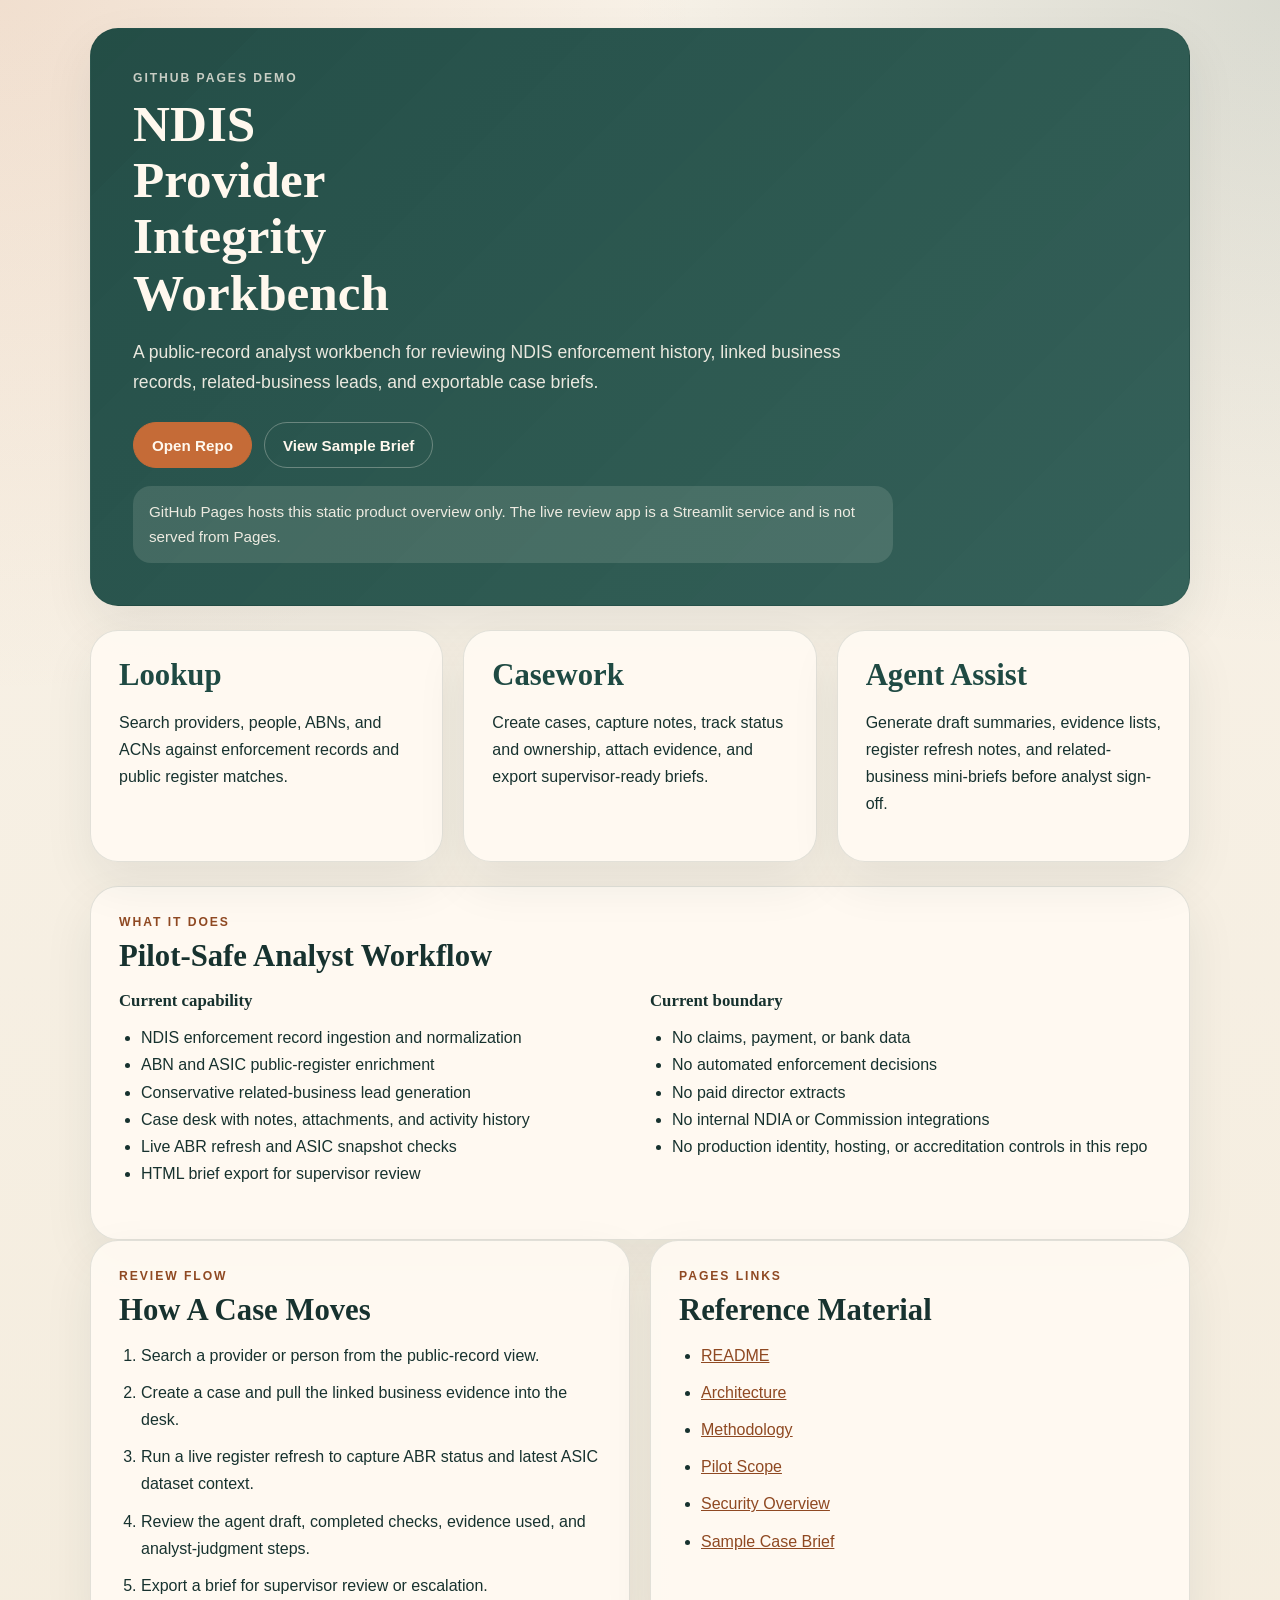
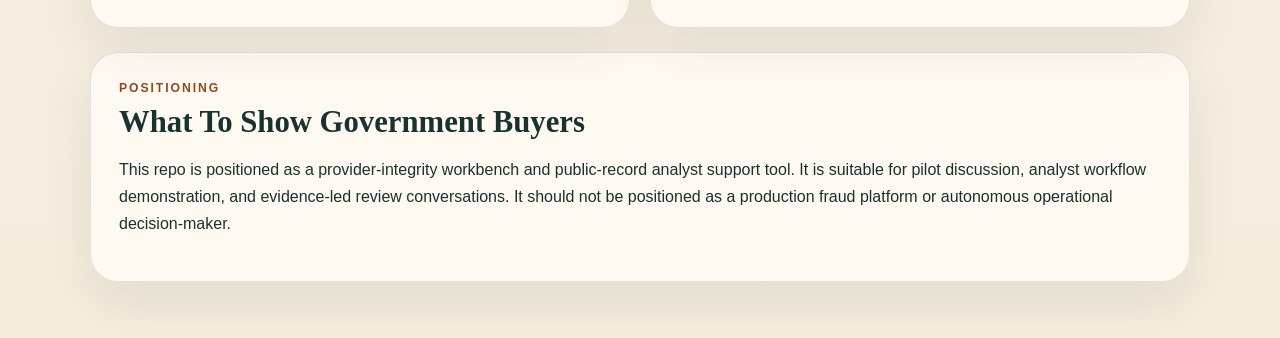
==== docs/index.html @ a8218d3b "Initial import of NDIS provider integrity workbench" ====
<!doctype html>
<html lang="en">
<head>
  <meta charset="utf-8">
  <meta name="viewport" content="width=device-width, initial-scale=1">
  <title>NDIS Provider Integrity Workbench</title>
  <meta name="description" content="Public-record provider integrity workbench for analyst review, casework, and exportable briefs.">
  <link rel="stylesheet" href="./styles.css">
</head>
<body>
  <main class="page">
    <section class="hero">
      <p class="eyebrow">GitHub Pages Demo</p>
      <h1>NDIS Provider Integrity Workbench</h1>
      <p class="lede">
        A public-record analyst workbench for reviewing NDIS enforcement history, linked business records,
        related-business leads, and exportable case briefs.
      </p>
      <div class="hero-actions">
        <a class="button button-primary" href="https://github.com/ayukoizgosu/NDIS-Provider-Integrity-Workbench">Open Repo</a>
        <a class="button" href="./demo-case.html">View Sample Brief</a>
      </div>
      <div class="hero-note">
        GitHub Pages hosts this static product overview only. The live review app is a Streamlit service and is not served from Pages.
      </div>
    </section>

    <section class="grid grid-3">
      <article class="card stat">
        <h2>Lookup</h2>
        <p>Search providers, people, ABNs, and ACNs against enforcement records and public register matches.</p>
      </article>
      <article class="card stat">
        <h2>Casework</h2>
        <p>Create cases, capture notes, track status and ownership, attach evidence, and export supervisor-ready briefs.</p>
      </article>
      <article class="card stat">
        <h2>Agent Assist</h2>
        <p>Generate draft summaries, evidence lists, register refresh notes, and related-business mini-briefs before analyst sign-off.</p>
      </article>
    </section>

    <section class="card section">
      <div class="section-head">
        <p class="eyebrow">What It Does</p>
        <h2>Pilot-Safe Analyst Workflow</h2>
      </div>
      <div class="grid grid-2">
        <div>
          <h3>Current capability</h3>
          <ul>
            <li>NDIS enforcement record ingestion and normalization</li>
            <li>ABN and ASIC public-register enrichment</li>
            <li>Conservative related-business lead generation</li>
            <li>Case desk with notes, attachments, and activity history</li>
            <li>Live ABR refresh and ASIC snapshot checks</li>
            <li>HTML brief export for supervisor review</li>
          </ul>
        </div>
        <div>
          <h3>Current boundary</h3>
          <ul>
            <li>No claims, payment, or bank data</li>
            <li>No automated enforcement decisions</li>
            <li>No paid director extracts</li>
            <li>No internal NDIA or Commission integrations</li>
            <li>No production identity, hosting, or accreditation controls in this repo</li>
          </ul>
        </div>
      </div>
    </section>

    <section class="grid grid-2">
      <article class="card section">
        <p class="eyebrow">Review Flow</p>
        <h2>How A Case Moves</h2>
        <ol class="flow">
          <li>Search a provider or person from the public-record view.</li>
          <li>Create a case and pull the linked business evidence into the desk.</li>
          <li>Run a live register refresh to capture ABR status and latest ASIC dataset context.</li>
          <li>Review the agent draft, completed checks, evidence used, and analyst-judgment steps.</li>
          <li>Export a brief for supervisor review or escalation.</li>
        </ol>
      </article>
      <article class="card section">
        <p class="eyebrow">Pages Links</p>
        <h2>Reference Material</h2>
        <ul class="link-list">
          <li><a href="https://github.com/ayukoizgosu/NDIS-Provider-Integrity-Workbench/blob/main/README.md">README</a></li>
          <li><a href="https://github.com/ayukoizgosu/NDIS-Provider-Integrity-Workbench/blob/main/docs/architecture.md">Architecture</a></li>
          <li><a href="https://github.com/ayukoizgosu/NDIS-Provider-Integrity-Workbench/blob/main/docs/methodology.md">Methodology</a></li>
          <li><a href="https://github.com/ayukoizgosu/NDIS-Provider-Integrity-Workbench/blob/main/docs/pilot_scope.md">Pilot Scope</a></li>
          <li><a href="https://github.com/ayukoizgosu/NDIS-Provider-Integrity-Workbench/blob/main/docs/security_overview.md">Security Overview</a></li>
          <li><a href="./demo-case.html">Sample Case Brief</a></li>
        </ul>
      </article>
    </section>

    <section class="card section">
      <p class="eyebrow">Positioning</p>
      <h2>What To Show Government Buyers</h2>
      <p>
        This repo is positioned as a provider-integrity workbench and public-record analyst support tool.
        It is suitable for pilot discussion, analyst workflow demonstration, and evidence-led review conversations.
        It should not be positioned as a production fraud platform or autonomous operational decision-maker.
      </p>
    </section>
  </main>
</body>
</html>
---- docs/styles.css ----
:root {
  --bg: #f4ecdd;
  --card: rgba(255, 250, 242, 0.92);
  --ink: #17322f;
  --muted: #53655f;
  --line: rgba(23, 50, 47, 0.12);
  --accent: #c56b37;
  --accent-dark: #8f4922;
  --deep: #1f4a43;
}

* {
  box-sizing: border-box;
}

body {
  margin: 0;
  font-family: Georgia, "Times New Roman", serif;
  color: var(--ink);
  background:
    radial-gradient(circle at top left, rgba(197, 107, 55, 0.14), transparent 30%),
    radial-gradient(circle at top right, rgba(31, 74, 67, 0.14), transparent 28%),
    linear-gradient(180deg, #f8f2e8 0%, var(--bg) 100%);
}

.page {
  width: min(1100px, calc(100% - 32px));
  margin: 0 auto;
  padding: 28px 0 56px;
}

.hero,
.card {
  border: 1px solid var(--line);
  border-radius: 28px;
  background: var(--card);
  box-shadow: 0 20px 50px rgba(23, 50, 47, 0.08);
}

.hero {
  padding: 42px;
  background:
    linear-gradient(135deg, rgba(31, 74, 67, 0.98), rgba(36, 85, 77, 0.92)),
    var(--card);
  color: #fff8ee;
  margin-bottom: 24px;
}

.eyebrow {
  margin: 0 0 10px;
  text-transform: uppercase;
  letter-spacing: 0.16em;
  font: 600 0.76rem/1.2 "Segoe UI", Arial, sans-serif;
  color: rgba(255, 248, 238, 0.75);
}

.section .eyebrow {
  color: var(--accent-dark);
}

h1, h2, h3 {
  margin: 0 0 14px;
  line-height: 1.1;
}

h1 {
  font-size: clamp(2.2rem, 4vw, 4rem);
  max-width: 12ch;
}

h2 {
  font-size: clamp(1.4rem, 2.4vw, 2.2rem);
}

h3 {
  font-size: 1.05rem;
}

p, li {
  font: 500 1rem/1.7 "Segoe UI", Arial, sans-serif;
  color: inherit;
}

.lede {
  max-width: 760px;
  font-size: 1.1rem;
  color: rgba(255, 248, 238, 0.9);
}

.hero-actions {
  display: flex;
  gap: 12px;
  flex-wrap: wrap;
  margin: 24px 0 18px;
}

.button {
  display: inline-flex;
  align-items: center;
  justify-content: center;
  min-height: 46px;
  padding: 0 18px;
  border-radius: 999px;
  border: 1px solid rgba(255, 248, 238, 0.3);
  color: #fff8ee;
  text-decoration: none;
  font: 600 0.95rem/1 "Segoe UI", Arial, sans-serif;
}

.button-primary {
  background: var(--accent);
  border-color: var(--accent);
}

.hero-note {
  max-width: 760px;
  padding: 14px 16px;
  border-radius: 18px;
  background: rgba(255, 248, 238, 0.12);
  color: rgba(255, 248, 238, 0.9);
  font: 500 0.95rem/1.6 "Segoe UI", Arial, sans-serif;
}

.grid {
  display: grid;
  gap: 20px;
  margin-bottom: 24px;
}

.grid-2 {
  grid-template-columns: repeat(2, minmax(0, 1fr));
}

.grid-3 {
  grid-template-columns: repeat(3, minmax(0, 1fr));
}

.card {
  padding: 28px;
}

.stat h2 {
  color: var(--deep);
}

.section-head {
  margin-bottom: 18px;
}

ul, ol {
  margin: 0;
  padding-left: 22px;
}

.flow li + li,
.link-list li + li {
  margin-top: 10px;
}

a {
  color: var(--accent-dark);
}

@media (max-width: 820px) {
  .hero,
  .card {
    border-radius: 22px;
  }

  .hero {
    padding: 28px;
  }

  .grid-2,
  .grid-3 {
    grid-template-columns: 1fr;
  }
}
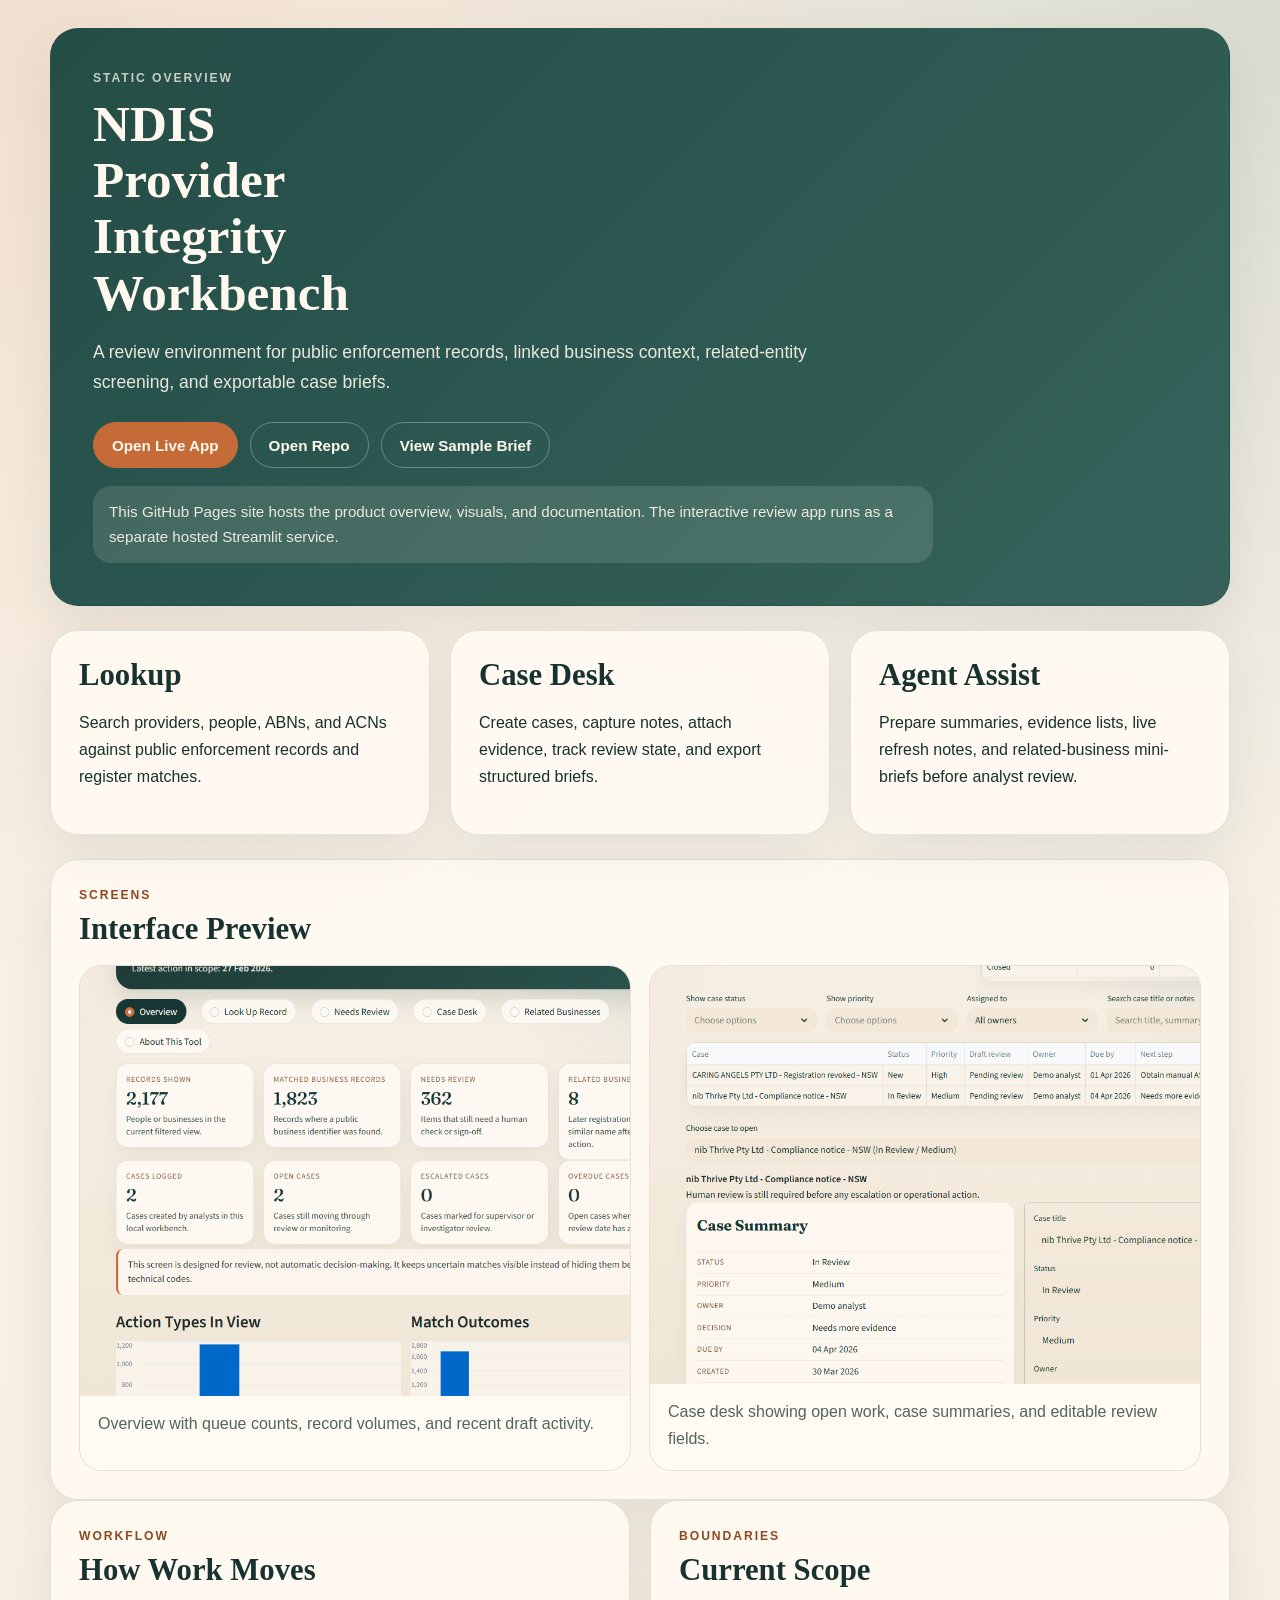
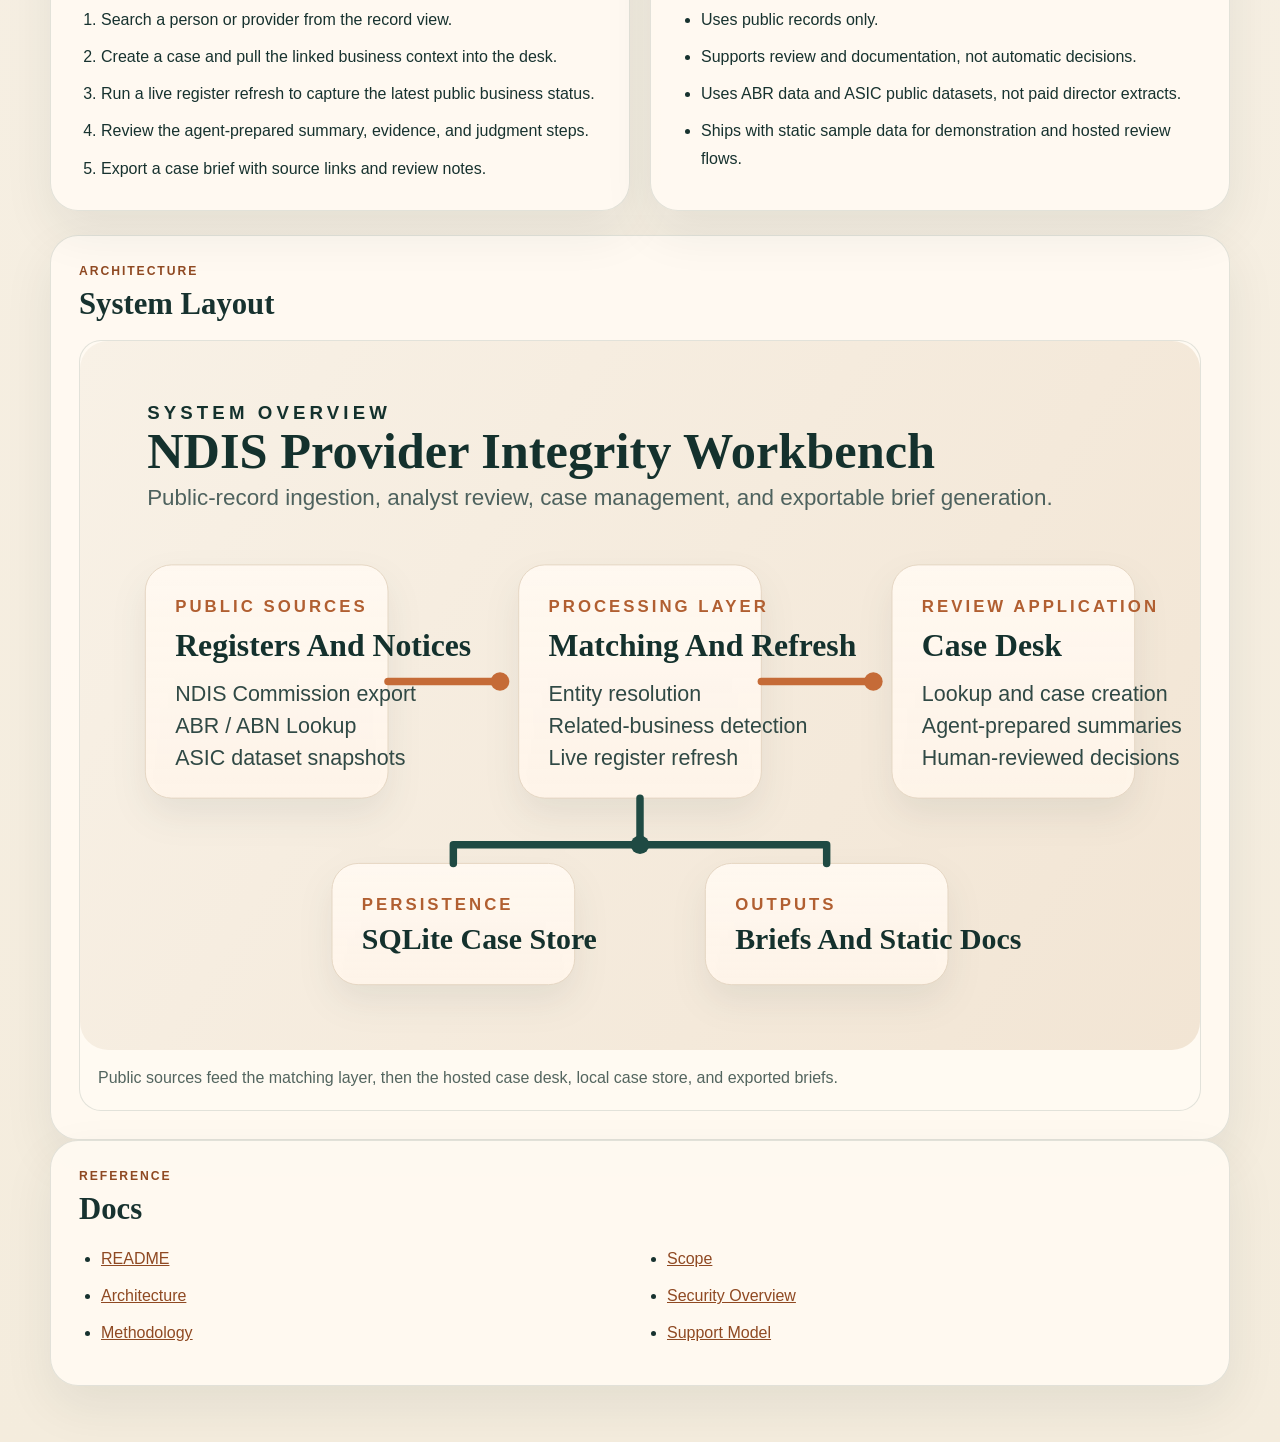
==== commit 23f9dc28: "feat: polish public site and add hosted demo assets" ====
--- a/docs/index.html
+++ b/docs/index.html
@@ -4,106 +4,105 @@
   <meta charset="utf-8">
   <meta name="viewport" content="width=device-width, initial-scale=1">
   <title>NDIS Provider Integrity Workbench</title>
-  <meta name="description" content="Public-record provider integrity workbench for analyst review, casework, and exportable briefs.">
+  <meta name="description" content="Public-record review workbench for enforcement history, linked business records, related entities, and exportable case briefs.">
   <link rel="stylesheet" href="./styles.css">
 </head>
 <body>
   <main class="page">
     <section class="hero">
-      <p class="eyebrow">GitHub Pages Demo</p>
-      <h1>NDIS Provider Integrity Workbench</h1>
-      <p class="lede">
-        A public-record analyst workbench for reviewing NDIS enforcement history, linked business records,
-        related-business leads, and exportable case briefs.
-      </p>
+      <div>
+        <p class="eyebrow">Static Overview</p>
+        <h1>NDIS Provider Integrity Workbench</h1>
+        <p class="lede">
+          A review environment for public enforcement records, linked business context, related-entity screening,
+          and exportable case briefs.
+        </p>
+      </div>
       <div class="hero-actions">
-        <a class="button button-primary" href="https://github.com/ayukoizgosu/NDIS-Provider-Integrity-Workbench">Open Repo</a>
+        <a class="button button-primary" href="https://optiplex790.tailcac970.ts.net" target="_blank" rel="noreferrer">Open Live App</a>
+        <a class="button" href="https://github.com/ayukoizgosu/NDIS-Provider-Integrity-Workbench" target="_blank" rel="noreferrer">Open Repo</a>
         <a class="button" href="./demo-case.html">View Sample Brief</a>
       </div>
       <div class="hero-note">
-        GitHub Pages hosts this static product overview only. The live review app is a Streamlit service and is not served from Pages.
+        This GitHub Pages site hosts the product overview, visuals, and documentation. The interactive review app runs as a separate hosted Streamlit service.
       </div>
     </section>
 
-    <section class="grid grid-3">
-      <article class="card stat">
-        <h2>Lookup</h2>
-        <p>Search providers, people, ABNs, and ACNs against enforcement records and public register matches.</p>
+    <section class="grid grid-3 metrics">
+      <article class="card stat"><h2>Lookup</h2><p>Search providers, people, ABNs, and ACNs against public enforcement records and register matches.</p></article>
+      <article class="card stat"><h2>Case Desk</h2><p>Create cases, capture notes, attach evidence, track review state, and export structured briefs.</p></article>
+      <article class="card stat"><h2>Agent Assist</h2><p>Prepare summaries, evidence lists, live refresh notes, and related-business mini-briefs before analyst review.</p></article>
+    </section>
+
+    <section class="card section">
+      <div class="section-head">
+        <p class="eyebrow">Screens</p>
+        <h2>Interface Preview</h2>
+      </div>
+      <div class="gallery">
+        <figure class="shot">
+          <img src="./assets/overview.png" alt="Overview screen of the workbench">
+          <figcaption>Overview with queue counts, record volumes, and recent draft activity.</figcaption>
+        </figure>
+        <figure class="shot">
+          <img src="./assets/case-desk.png" alt="Case desk screen of the workbench">
+          <figcaption>Case desk showing open work, case summaries, and editable review fields.</figcaption>
+        </figure>
+      </div>
+    </section>
+
+    <section class="grid grid-2">
+      <article class="card section">
+        <div class="section-head">
+          <p class="eyebrow">Workflow</p>
+          <h2>How Work Moves</h2>
+        </div>
+        <ol class="flow">
+          <li>Search a person or provider from the record view.</li>
+          <li>Create a case and pull the linked business context into the desk.</li>
+          <li>Run a live register refresh to capture the latest public business status.</li>
+          <li>Review the agent-prepared summary, evidence, and judgment steps.</li>
+          <li>Export a case brief with source links and review notes.</li>
+        </ol>
       </article>
-      <article class="card stat">
-        <h2>Casework</h2>
-        <p>Create cases, capture notes, track status and ownership, attach evidence, and export supervisor-ready briefs.</p>
-      </article>
-      <article class="card stat">
-        <h2>Agent Assist</h2>
-        <p>Generate draft summaries, evidence lists, register refresh notes, and related-business mini-briefs before analyst sign-off.</p>
+      <article class="card section">
+        <div class="section-head">
+          <p class="eyebrow">Boundaries</p>
+          <h2>Current Scope</h2>
+        </div>
+        <ul class="bullet-list">
+          <li>Uses public records only.</li>
+          <li>Supports review and documentation, not automatic decisions.</li>
+          <li>Uses ABR data and ASIC public datasets, not paid director extracts.</li>
+          <li>Ships with static sample data for demonstration and hosted review flows.</li>
+        </ul>
       </article>
     </section>
 
     <section class="card section">
       <div class="section-head">
-        <p class="eyebrow">What It Does</p>
-        <h2>Pilot-Safe Analyst Workflow</h2>
+        <p class="eyebrow">Architecture</p>
+        <h2>System Layout</h2>
       </div>
-      <div class="grid grid-2">
-        <div>
-          <h3>Current capability</h3>
-          <ul>
-            <li>NDIS enforcement record ingestion and normalization</li>
-            <li>ABN and ASIC public-register enrichment</li>
-            <li>Conservative related-business lead generation</li>
-            <li>Case desk with notes, attachments, and activity history</li>
-            <li>Live ABR refresh and ASIC snapshot checks</li>
-            <li>HTML brief export for supervisor review</li>
-          </ul>
-        </div>
-        <div>
-          <h3>Current boundary</h3>
-          <ul>
-            <li>No claims, payment, or bank data</li>
-            <li>No automated enforcement decisions</li>
-            <li>No paid director extracts</li>
-            <li>No internal NDIA or Commission integrations</li>
-            <li>No production identity, hosting, or accreditation controls in this repo</li>
-          </ul>
-        </div>
-      </div>
-    </section>
-
-    <section class="grid grid-2">
-      <article class="card section">
-        <p class="eyebrow">Review Flow</p>
-        <h2>How A Case Moves</h2>
-        <ol class="flow">
-          <li>Search a provider or person from the public-record view.</li>
-          <li>Create a case and pull the linked business evidence into the desk.</li>
-          <li>Run a live register refresh to capture ABR status and latest ASIC dataset context.</li>
-          <li>Review the agent draft, completed checks, evidence used, and analyst-judgment steps.</li>
-          <li>Export a brief for supervisor review or escalation.</li>
-        </ol>
-      </article>
-      <article class="card section">
-        <p class="eyebrow">Pages Links</p>
-        <h2>Reference Material</h2>
-        <ul class="link-list">
-          <li><a href="https://github.com/ayukoizgosu/NDIS-Provider-Integrity-Workbench/blob/main/README.md">README</a></li>
-          <li><a href="https://github.com/ayukoizgosu/NDIS-Provider-Integrity-Workbench/blob/main/docs/architecture.md">Architecture</a></li>
-          <li><a href="https://github.com/ayukoizgosu/NDIS-Provider-Integrity-Workbench/blob/main/docs/methodology.md">Methodology</a></li>
-          <li><a href="https://github.com/ayukoizgosu/NDIS-Provider-Integrity-Workbench/blob/main/docs/pilot_scope.md">Pilot Scope</a></li>
-          <li><a href="https://github.com/ayukoizgosu/NDIS-Provider-Integrity-Workbench/blob/main/docs/security_overview.md">Security Overview</a></li>
-          <li><a href="./demo-case.html">Sample Case Brief</a></li>
-        </ul>
-      </article>
+      <figure class="diagram">
+        <img src="./assets/architecture.svg" alt="System architecture diagram">
+        <figcaption>Public sources feed the matching layer, then the hosted case desk, local case store, and exported briefs.</figcaption>
+      </figure>
     </section>
 
     <section class="card section">
-      <p class="eyebrow">Positioning</p>
-      <h2>What To Show Government Buyers</h2>
-      <p>
-        This repo is positioned as a provider-integrity workbench and public-record analyst support tool.
-        It is suitable for pilot discussion, analyst workflow demonstration, and evidence-led review conversations.
-        It should not be positioned as a production fraud platform or autonomous operational decision-maker.
-      </p>
+      <div class="section-head">
+        <p class="eyebrow">Reference</p>
+        <h2>Docs</h2>
+      </div>
+      <ul class="link-list columns">
+        <li><a href="https://github.com/ayukoizgosu/NDIS-Provider-Integrity-Workbench/blob/main/README.md">README</a></li>
+        <li><a href="https://github.com/ayukoizgosu/NDIS-Provider-Integrity-Workbench/blob/main/docs/architecture.md">Architecture</a></li>
+        <li><a href="https://github.com/ayukoizgosu/NDIS-Provider-Integrity-Workbench/blob/main/docs/methodology.md">Methodology</a></li>
+        <li><a href="https://github.com/ayukoizgosu/NDIS-Provider-Integrity-Workbench/blob/main/docs/pilot_scope.md">Scope</a></li>
+        <li><a href="https://github.com/ayukoizgosu/NDIS-Provider-Integrity-Workbench/blob/main/docs/security_overview.md">Security Overview</a></li>
+        <li><a href="https://github.com/ayukoizgosu/NDIS-Provider-Integrity-Workbench/blob/main/docs/support_model.md">Support Model</a></li>
+      </ul>
     </section>
   </main>
 </body>
--- a/docs/styles.css
+++ b/docs/styles.css
@@ -1,6 +1,6 @@
 :root {
   --bg: #f4ecdd;
-  --card: rgba(255, 250, 242, 0.92);
+  --card: rgba(255, 250, 242, 0.94);
   --ink: #17322f;
   --muted: #53655f;
   --line: rgba(23, 50, 47, 0.12);
@@ -8,11 +8,7 @@
   --accent-dark: #8f4922;
   --deep: #1f4a43;
 }
-
-* {
-  box-sizing: border-box;
-}
-
+* { box-sizing: border-box; }
 body {
   margin: 0;
   font-family: Georgia, "Times New Roman", serif;
@@ -22,30 +18,23 @@
     radial-gradient(circle at top right, rgba(31, 74, 67, 0.14), transparent 28%),
     linear-gradient(180deg, #f8f2e8 0%, var(--bg) 100%);
 }
-
 .page {
-  width: min(1100px, calc(100% - 32px));
+  width: min(1180px, calc(100% - 32px));
   margin: 0 auto;
   padding: 28px 0 56px;
 }
-
-.hero,
-.card {
+.hero, .card {
   border: 1px solid var(--line);
   border-radius: 28px;
   background: var(--card);
   box-shadow: 0 20px 50px rgba(23, 50, 47, 0.08);
 }
-
 .hero {
   padding: 42px;
-  background:
-    linear-gradient(135deg, rgba(31, 74, 67, 0.98), rgba(36, 85, 77, 0.92)),
-    var(--card);
+  background: linear-gradient(135deg, rgba(31, 74, 67, 0.98), rgba(36, 85, 77, 0.92)), var(--card);
   color: #fff8ee;
   margin-bottom: 24px;
 }
-
 .eyebrow {
   margin: 0 0 10px;
   text-transform: uppercase;
@@ -53,126 +42,80 @@
   font: 600 0.76rem/1.2 "Segoe UI", Arial, sans-serif;
   color: rgba(255, 248, 238, 0.75);
 }
-
-.section .eyebrow {
-  color: var(--accent-dark);
-}
-
-h1, h2, h3 {
-  margin: 0 0 14px;
-  line-height: 1.1;
-}
-
-h1 {
-  font-size: clamp(2.2rem, 4vw, 4rem);
-  max-width: 12ch;
-}
-
-h2 {
-  font-size: clamp(1.4rem, 2.4vw, 2.2rem);
-}
-
-h3 {
-  font-size: 1.05rem;
-}
-
-p, li {
+.section .eyebrow { color: var(--accent-dark); }
+h1, h2, h3 { margin: 0 0 14px; line-height: 1.1; }
+h1 { font-size: clamp(2.2rem, 4vw, 4rem); max-width: 12ch; }
+h2 { font-size: clamp(1.4rem, 2.4vw, 2.2rem); }
+h3 { font-size: 1.05rem; }
+p, li, figcaption {
   font: 500 1rem/1.7 "Segoe UI", Arial, sans-serif;
   color: inherit;
 }
-
 .lede {
   max-width: 760px;
   font-size: 1.1rem;
   color: rgba(255, 248, 238, 0.9);
 }
-
-.hero-actions {
-  display: flex;
-  gap: 12px;
-  flex-wrap: wrap;
-  margin: 24px 0 18px;
-}
-
+.hero-actions { display: flex; gap: 12px; flex-wrap: wrap; margin: 24px 0 18px; }
 .button {
-  display: inline-flex;
-  align-items: center;
-  justify-content: center;
-  min-height: 46px;
-  padding: 0 18px;
-  border-radius: 999px;
-  border: 1px solid rgba(255, 248, 238, 0.3);
-  color: #fff8ee;
-  text-decoration: none;
+  display: inline-flex; align-items: center; justify-content: center; min-height: 46px; padding: 0 18px;
+  border-radius: 999px; border: 1px solid rgba(255, 248, 238, 0.3); color: #fff8ee; text-decoration: none;
   font: 600 0.95rem/1 "Segoe UI", Arial, sans-serif;
 }
-
-.button-primary {
-  background: var(--accent);
-  border-color: var(--accent);
+.button-primary { background: var(--accent); border-color: var(--accent); }
+.hero-note {
+  max-width: 840px; padding: 14px 16px; border-radius: 18px; background: rgba(255, 248, 238, 0.12);
+  color: rgba(255, 248, 238, 0.9); font: 500 0.95rem/1.6 "Segoe UI", Arial, sans-serif;
 }
-
-.hero-note {
-  max-width: 760px;
-  padding: 14px 16px;
-  border-radius: 18px;
-  background: rgba(255, 248, 238, 0.12);
-  color: rgba(255, 248, 238, 0.9);
-  font: 500 0.95rem/1.6 "Segoe UI", Arial, sans-serif;
+.grid { display: grid; gap: 20px; margin-bottom: 24px; }
+.grid-2 { grid-template-columns: repeat(2, minmax(0, 1fr)); }
+.grid-3 { grid-template-columns: repeat(3, minmax(0, 1fr)); }
+.card { padding: 28px; }
+.section-head { margin-bottom: 18px; }
+ul, ol { margin: 0; padding-left: 22px; }
+.flow li + li, .link-list li + li, .bullet-list li + li { margin-top: 10px; }
+a { color: var(--accent-dark); }
+.gallery {
+  display: grid;
+  grid-template-columns: repeat(2, minmax(0, 1fr));
+  gap: 18px;
 }
-
-.grid {
-  display: grid;
-  gap: 20px;
-  margin-bottom: 24px;
+.shot {
+  margin: 0;
+  border: 1px solid var(--line);
+  border-radius: 22px;
+  overflow: hidden;
+  background: #fffaf2;
 }
-
-.grid-2 {
-  grid-template-columns: repeat(2, minmax(0, 1fr));
+.shot img, .diagram img {
+  display: block;
+  width: 100%;
+  height: auto;
 }
-
-.grid-3 {
-  grid-template-columns: repeat(3, minmax(0, 1fr));
+.shot figcaption, .diagram figcaption {
+  padding: 14px 18px 18px;
+  color: var(--muted);
 }
-
-.card {
-  padding: 28px;
+.diagram {
+  margin: 0;
+  border: 1px solid var(--line);
+  border-radius: 22px;
+  overflow: hidden;
+  background: #fffaf2;
 }
-
-.stat h2 {
-  color: var(--deep);
+.columns {
+  columns: 2;
+  column-gap: 32px;
 }
-
-.section-head {
-  margin-bottom: 18px;
+.columns li {
+  break-inside: avoid;
+  margin-bottom: 10px;
 }
-
-ul, ol {
-  margin: 0;
-  padding-left: 22px;
+@media (max-width: 900px) {
+  .gallery, .grid-2, .grid-3 { grid-template-columns: 1fr; }
+  .columns { columns: 1; }
 }
-
-.flow li + li,
-.link-list li + li {
-  margin-top: 10px;
+@media (max-width: 820px) {
+  .hero, .card { border-radius: 22px; }
+  .hero { padding: 28px; }
 }
-
-a {
-  color: var(--accent-dark);
-}
-
-@media (max-width: 820px) {
-  .hero,
-  .card {
-    border-radius: 22px;
-  }
-
-  .hero {
-    padding: 28px;
-  }
-
-  .grid-2,
-  .grid-3 {
-    grid-template-columns: 1fr;
-  }
-}
